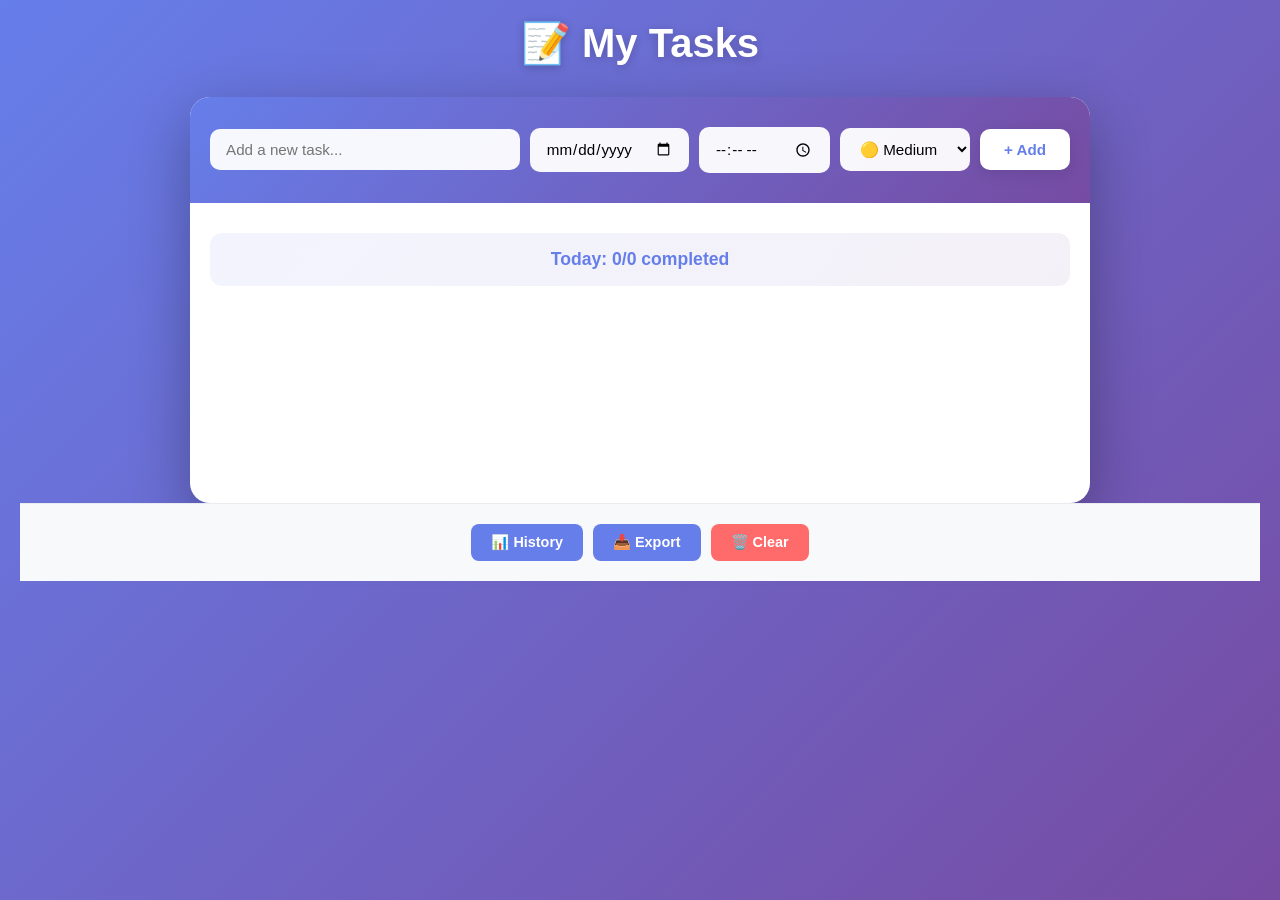
==== index.html @ 2eca2355 "Rename indext.html to index.html" ====
<!DOCTYPE html>
<html lang="en">
<head>
  <meta charset="UTF-8">
  <meta name="viewport" content="width=device-width, initial-scale=1.0">
  <link rel="stylesheet" href="style.css">
  <title>TodoApp</title>
</head>
<body>
  <div class="container">
    <header class="header">
      <h1 class="hd">📝 My Tasks</h1>
      <p id="greeting" class="greeting"></p>
    </header>
  <section class="main-content">
      <div class="input-section">
        <div class="input-area">
          <input id="txt-hlder" type="text" placeholder="Add a new task..." class="input-field">
          <input id="date-hlder" type="date" aria-label="Set task date" class="input-field">
          <input id="time-hlder" type="time" aria-label="Set time to complete" class="input-field">
          <select id="priority-hlder" aria-label="Select priority" class="input-field">
            <option value="High">🔴 High</option>
            <option value="Medium" selected>🟡 Medium</option>
            <option value="Low">🟢 Low</option>
          </select>
          <button id="btn" class="btn-add">+ Add</button>
        </div>
      </div>
  <section class="tasks-section">
      <div id="tracker" class="tracker" aria-live="polite">Today: 0/0 completed</div>
        <ol id="task-list" class="task-list"></ol>
      </div>

      <div class="controls-section">
        <button id="view-history" class="btn-control">📊 History</button>
        <button id="export-csv" class="btn-control">📥 Export</button>
        <button id="clear-history" class="btn-control btn-danger">🗑️ Clear</button>
      </div>
    </section>
    <div id="progress-chart" class="panel" style="display:none;"></div>
    <div id="progress-heatmap" class="panel" style="display:none;"></div>
    <div id="history-panel" class="panel" aria-live="polite" style="display:none;">
      <h3>📅 Progress History</h3>
      <ul id="history-list"></ul>
    </div>
  </div>
  <script src="script.js"></script>
  </body>
</html>
---- style.css ----
*{
  margin: 0;
  padding: 0;
  box-sizing: border-box;
}
body{
  font-family: 'Segoe UI', Tahoma, Geneva, Verdana, sans-serif;
  background: linear-gradient(135deg, #667eea 0%, #764ba2 100%);
  min-height: 100vh;
  padding: 20px;
}

.container{
  max-width: 900px;
  margin: 0 auto;
}

.header{
  text-align: center;
  margin-bottom: 30px;
  color: white;
}

.hd{
  font-size: 2.5rem;
  font-weight: 700;
  margin-bottom: 10px;
  text-shadow: 0 2px 10px rgba(0,0,0,0.2);
}

.greeting{
  font-size: 1.1rem;
  opacity: 0.95;
  font-weight: 300;
  letter-spacing: 0.5px;
}

.main-content{
  background: white;
  border-radius: 20px;
  box-shadow: 0 20px 60px rgba(0,0,0,0.3);
  overflow: hidden;
}

.input-section{
  background: linear-gradient(135deg, #667eea 0%, #764ba2 100%);
  padding: 30px 20px;
}

.input-area{
  display: flex;
  gap: 10px;
  align-items: center;
  justify-content: center;
  flex-wrap: wrap;
  max-width: 1000px;
  margin: 0 auto;
}

.input-field{
  padding: 12px 16px;
  border: none;
  border-radius: 10px;
  font-size: 0.95rem;
  font-family: inherit;
  outline: none;
  transition: all 0.3s ease;
}

.input-field:focus{
  box-shadow: 0 0 0 3px rgba(102, 126, 234, 0.2);
}

#txt-hlder{
  flex: 1.5;
  min-width: 150px;
  background: rgba(255,255,255,0.95);
}

#date-hlder,
#time-hlder{
  background: rgba(255,255,255,0.95);
  min-width: 120px;
}

#priority-hlder{
  background: rgba(255,255,255,0.95);
  min-width: 120px;
  cursor: pointer;
}
.btn-add{
  padding: 12px 24px;
  background: white;
  color: #667eea;
  border: none;
  border-radius: 10px;
  font-weight: 700;
  font-size: 0.95rem;
  cursor: pointer;
  transition: all 0.3s ease;
  box-shadow: 0 4px 15px rgba(0,0,0,0.1);
}

.btn-add:hover{
  transform: translateY(-2px);
  box-shadow: 0 6px 20px rgba(0,0,0,0.15);
}

.tasks-section{
  padding: 30px 20px;
  min-height: 300px;
}

.tracker{
  background: linear-gradient(135deg, #667eea15, #764ba215);
  padding: 16px;
  border-radius: 12px;
  text-align: center;
  font-weight: 600;
  color: #667eea;
  margin-bottom: 20px;
  font-size: 1.1rem;
}

.controls-section{
  display: flex;
  gap: 10px;
  padding: 20px;
  justify-content: center;
  flex-wrap: wrap;
  background: #f8f9fa;
  border-top: 1px solid #e9ecef;
}

.btn-control{
  padding: 10px 20px;
  background: #667eea;
  color: white;
  border: none;
  border-radius: 8px;
  cursor: pointer;
  font-weight: 600;
  font-size: 0.9rem;
  transition: all 0.3s ease;
}

.btn-control:hover{
  background: #5568d3;
  transform: translateY(-2px);
  box-shadow: 0 4px 12px rgba(102,126,234,0.3);
}

.btn-danger{
  background: #ff6b6b !important;
}

.btn-danger:hover{
  background: #ff5252 !important;
}
.task-list{
  list-style: none;
  padding: 0;
}

.task-item{
  display: flex;
  align-items: center;
  justify-content: space-between;
  gap: 12px;
  padding: 16px;
  margin-bottom: 10px;
  background: #f8f9fa;
  border-radius: 12px;
  border-left: 4px solid #667eea;
  transition: all 0.3s ease;
}

.task-item:hover{
  box-shadow: 0 4px 12px rgba(102,126,234,0.15);
  transform: translateX(4px);
}

.task-item input[type="checkbox"]{
  width: 22px;
  height: 22px;
  cursor: pointer;
  accent-color: #667eea;
}
.task-left{
  display: flex;
  align-items: center;
  gap: 12px;
  flex: 1;
}

.task-left span{
  font-size: 1rem;
  color: #333;
}

.task-left span:first-of-type{
  flex: 1;
}
.task-time{
  font-size: 0.9rem;
  color: #667eea;
  font-weight: 600;
  min-width: 70px;
}
.task-date{
  font-size: 0.85rem;
  color: #764ba2;
  padding: 4px 10px;
  border-radius: 6px;
  background: #f0e6ff;
  font-weight: 500;
}
.priority-label{
  padding: 4px 10px;
  border-radius: 20px;
  font-size: 0.75rem;
  font-weight: 700;
  text-transform: uppercase;
  color: white;
}

.priority-High{ background: #ff6b6b; }
.priority-Medium{ background: #ffd93d; color: #333; }
.priority-Low{ background: #51cf66; }

.task-item button{
  padding: 6px 12px;
  background: #ff6b6b;
  color: white;
  border: none;
  border-radius: 6px;
  cursor: pointer;
  font-size: 0.85rem;
  font-weight: 600;
  transition: all 0.2s ease;
}

.task-item button:hover{
  background: #ff5252;
  transform: scale(1.05);
}

.panel{
  background: white;
  margin: 20px auto;
  max-width: 800px;
  border-radius: 15px;
  padding: 25px;
  box-shadow: 0 10px 40px rgba(0,0,0,0.1);
}

.panel h3{
  color: #667eea;
  margin-bottom: 15px;
  font-size: 1.3rem;
}

#history-list{
  list-style: none;
}

.history-date{
  padding: 12px 0;
  border-bottom: 1px solid #e9ecef;
}

.history-date strong{
  color: #667eea;
}

.history-tasks{
  list-style: none;
  padding-left: 20px;
  margin-top: 8px;
}

.history-task{
  font-size: 0.9rem;
  color: #555;
  padding: 6px 0;
}

#progress-chart{
  background: white;
  border-radius: 15px;
  margin: 20px auto !important;
  max-width: 800px !important;
  box-shadow: 0 10px 40px rgba(0,0,0,0.1);
}

.chart-row{
  display: flex;
  align-items: center;
  gap: 15px;
  margin-bottom: 12px;
}

.chart-label{
  width: 100px;
  font-size: 0.9rem;
  color: #667eea;
  font-weight: 600;
}

.chart-bar-wrap{
  flex: 1;
  background: rgba(102, 126, 234, 0.1);
  border-radius: 8px;
  overflow: hidden;
  height: 28px;
}

.chart-bar{
  height: 100%;
  background: linear-gradient(90deg, #667eea, #764ba2);
  color: white;
  display: flex;
  align-items: center;
  padding-left: 12px;
  font-weight: 600;
  font-size: 0.85rem;
}

#progress-heatmap{
  margin: 20px auto !important;
  max-width: 800px !important;
}
.heatmap-grid{
  display: grid;
  grid-template-columns: repeat(7, 1fr);
  gap: 8px;
  margin-top: 15px;
}

.heatmap-cell{
  aspect-ratio: 1;
  border-radius: 8px;
  display: flex;
  align-items: center;
  justify-content: center;
  font-size: 0.75rem;
  font-weight: 600;
  cursor: pointer;
  transition: all 0.2s ease;
}

.heatmap-cell:hover{
  transform: scale(1.1);
}

.heatmap-cell.level-0{ background: #f0f0f0; }
.heatmap-cell.level-1{ background: #c6f6d5; }
.heatmap-cell.level-2{ background: #68d391; }
.heatmap-cell.level-3{ background: #2f855a; color: white; }
.heatmap-cell.level-4{ background: #1b4332; color: white; }
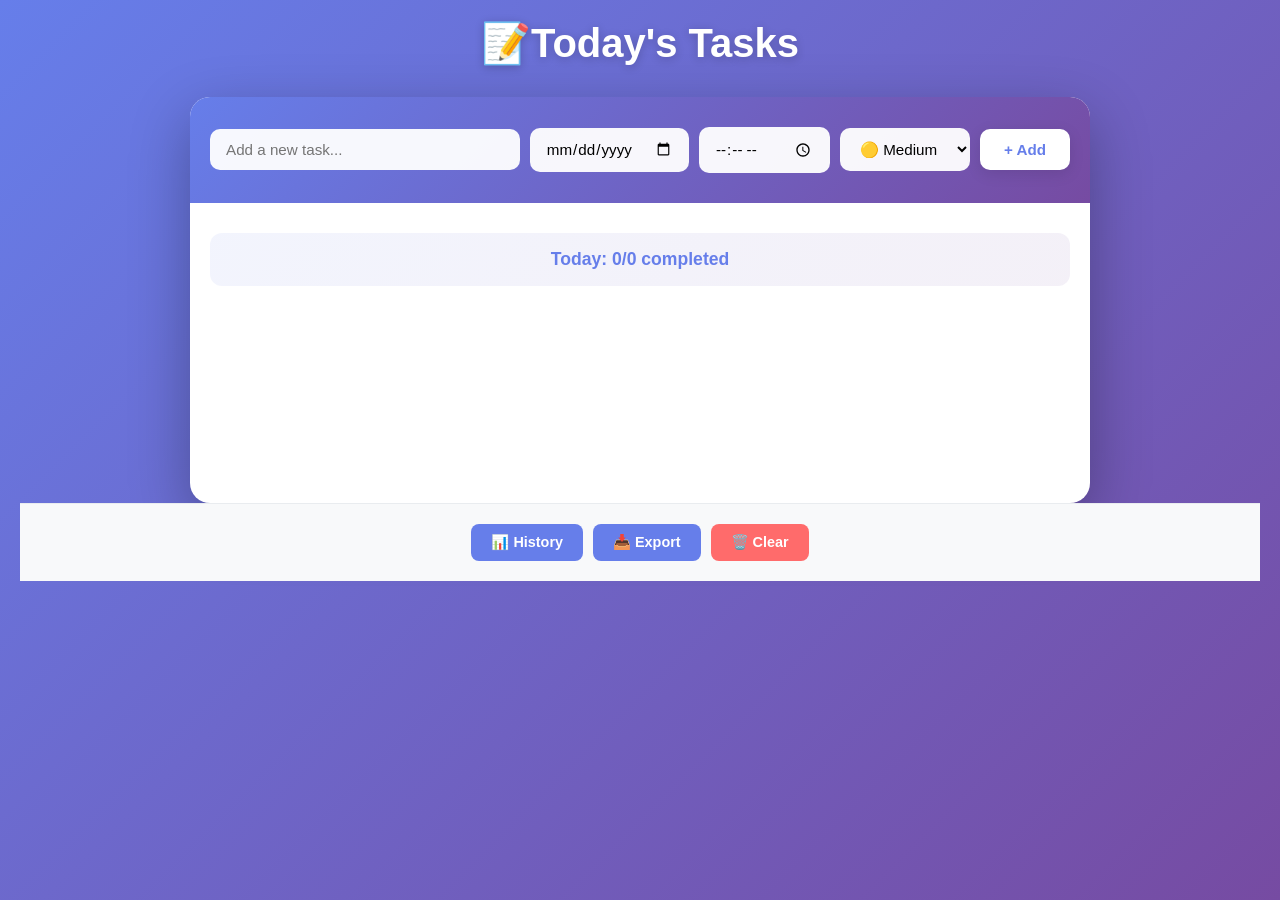
==== commit 06762ff8: "Rename Title Mytask to Todays taskso index.html" ====
--- a/index.html
+++ b/index.html
@@ -9,7 +9,7 @@
 <body>
   <div class="container">
     <header class="header">
-      <h1 class="hd">📝 My Tasks</h1>
+      <h1 class="hd">📝Today's Tasks</h1>
       <p id="greeting" class="greeting"></p>
     </header>
   <section class="main-content">
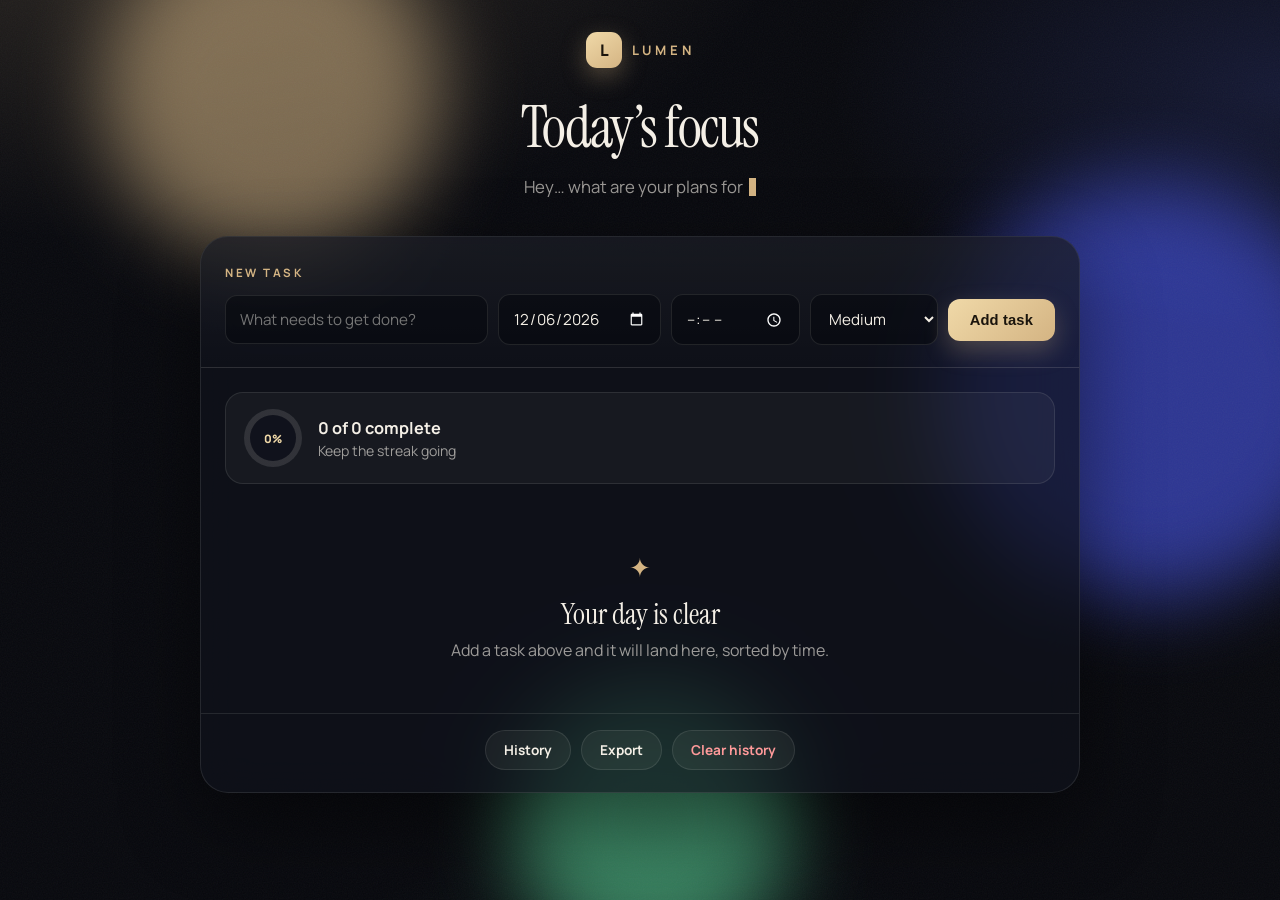
==== commit 29aab568: "updated ui" ====
--- a/index.html
+++ b/index.html
@@ -3,47 +3,78 @@
 <head>
   <meta charset="UTF-8">
   <meta name="viewport" content="width=device-width, initial-scale=1.0">
+  <link rel="preconnect" href="https://fonts.googleapis.com">
+  <link rel="preconnect" href="https://fonts.gstatic.com" crossorigin>
+  <link href="https://fonts.googleapis.com/css2?family=Instrument+Serif:ital@0;1&family=Manrope:wght@400;500;600;700;800&display=swap" rel="stylesheet">
   <link rel="stylesheet" href="style.css">
-  <title>TodoApp</title>
+  <title>Lumen · Tasks</title>
 </head>
 <body>
+  <div class="ambient" aria-hidden="true">
+    <span class="orb orb-a"></span>
+    <span class="orb orb-b"></span>
+    <span class="orb orb-c"></span>
+    <span class="grain"></span>
+  </div>
+
   <div class="container">
     <header class="header">
-      <h1 class="hd">📝Today's Tasks</h1>
-      <p id="greeting" class="greeting"></p>
+      <div class="brand reveal">
+        <span class="brand-mark">L</span>
+        <span class="brand-name">Lumen</span>
+      </div>
+      <h1 class="hd reveal delay-1">Today’s focus</h1>
+      <p id="greeting" class="greeting reveal delay-2"></p>
     </header>
-  <section class="main-content">
+
+    <section class="main-content reveal delay-3">
       <div class="input-section">
+        <p class="input-kicker">New task</p>
         <div class="input-area">
-          <input id="txt-hlder" type="text" placeholder="Add a new task..." class="input-field">
+          <input id="txt-hlder" type="text" placeholder="What needs to get done?" class="input-field">
           <input id="date-hlder" type="date" aria-label="Set task date" class="input-field">
           <input id="time-hlder" type="time" aria-label="Set time to complete" class="input-field">
           <select id="priority-hlder" aria-label="Select priority" class="input-field">
-            <option value="High">🔴 High</option>
-            <option value="Medium" selected>🟡 Medium</option>
-            <option value="Low">🟢 Low</option>
+            <option value="High">High</option>
+            <option value="Medium" selected>Medium</option>
+            <option value="Low">Low</option>
           </select>
-          <button id="btn" class="btn-add">+ Add</button>
+          <button id="btn" class="btn-add">Add task</button>
         </div>
       </div>
-  <section class="tasks-section">
-      <div id="tracker" class="tracker" aria-live="polite">Today: 0/0 completed</div>
+
+      <section class="tasks-section">
+        <div id="tracker" class="tracker" aria-live="polite">
+          <div class="ring" style="--p:0">
+            <span id="tracker-pct">0%</span>
+          </div>
+          <div class="tracker-copy">
+            <strong id="tracker-count">0 of 0 complete</strong>
+            <span>Keep the streak going</span>
+          </div>
+        </div>
         <ol id="task-list" class="task-list"></ol>
-      </div>
+        <div id="empty-state" class="empty-state hidden">
+          <div class="empty-icon">✦</div>
+          <h2>Your day is clear</h2>
+          <p>Add a task above and it will land here, sorted by time.</p>
+        </div>
+      </section>
 
       <div class="controls-section">
-        <button id="view-history" class="btn-control">📊 History</button>
-        <button id="export-csv" class="btn-control">📥 Export</button>
-        <button id="clear-history" class="btn-control btn-danger">🗑️ Clear</button>
+        <button id="view-history" class="btn-control">History</button>
+        <button id="export-csv" class="btn-control">Export</button>
+        <button id="clear-history" class="btn-control btn-danger">Clear history</button>
       </div>
     </section>
-    <div id="progress-chart" class="panel" style="display:none;"></div>
-    <div id="progress-heatmap" class="panel" style="display:none;"></div>
-    <div id="history-panel" class="panel" aria-live="polite" style="display:none;">
-      <h3>📅 Progress History</h3>
+
+    <div id="progress-chart" class="panel" hidden></div>
+    <div id="progress-heatmap" class="panel" hidden></div>
+    <div id="history-panel" class="panel" aria-live="polite" hidden>
+      <h3>Progress history</h3>
       <ul id="history-list"></ul>
     </div>
   </div>
   <script src="script.js"></script>
-  </body>
-</html>+</body>
+</html>
--- a/style.css
+++ b/style.css
@@ -1,361 +1,680 @@
-*{
+:root {
+  --bg: #07080d;
+  --ink: #f4efe6;
+  --muted: rgba(244, 239, 230, 0.62);
+  --gold: #d4b483;
+  --gold-2: #f0d9a8;
+  --glass: rgba(16, 18, 28, 0.72);
+  --line: rgba(244, 239, 230, 0.1);
+  --high: #ff6b6b;
+  --med: #e8c547;
+  --low: #5ee0a0;
+  --shadow: 0 30px 80px rgba(0, 0, 0, 0.45);
+  --ease: cubic-bezier(0.22, 1, 0.36, 1);
+}
+
+* {
   margin: 0;
   padding: 0;
   box-sizing: border-box;
 }
-body{
-  font-family: 'Segoe UI', Tahoma, Geneva, Verdana, sans-serif;
-  background: linear-gradient(135deg, #667eea 0%, #764ba2 100%);
-  min-height: 100vh;
-  padding: 20px;
-}
-
-.container{
-  max-width: 900px;
+
+html, body {
+  min-height: 100%;
+}
+
+body {
+  font-family: "Manrope", sans-serif;
+  background: var(--bg);
+  color: var(--ink);
+  padding: 32px 20px 80px;
+  overflow-x: hidden;
+}
+
+.ambient {
+  position: fixed;
+  inset: 0;
+  z-index: -1;
+  overflow: hidden;
+  background:
+    radial-gradient(1200px 600px at 10% -10%, rgba(212, 180, 131, 0.18), transparent 55%),
+    radial-gradient(900px 500px at 100% 10%, rgba(90, 110, 255, 0.16), transparent 50%),
+    radial-gradient(800px 500px at 50% 120%, rgba(94, 224, 160, 0.08), transparent 50%),
+    var(--bg);
+}
+
+.orb {
+  position: absolute;
+  border-radius: 50%;
+  filter: blur(40px);
+  opacity: 0.55;
+  animation: drift 18s var(--ease) infinite alternate;
+}
+
+.orb-a {
+  width: 340px;
+  height: 340px;
+  background: #d4b483;
+  top: -80px;
+  left: 8%;
+}
+
+.orb-b {
+  width: 420px;
+  height: 420px;
+  background: #4c5cff;
+  right: -80px;
+  top: 20%;
+  animation-duration: 22s;
+  animation-delay: -4s;
+}
+
+.orb-c {
+  width: 280px;
+  height: 280px;
+  background: #5ee0a0;
+  bottom: -60px;
+  left: 40%;
+  animation-duration: 16s;
+  animation-delay: -8s;
+}
+
+.grain {
+  position: absolute;
+  inset: 0;
+  opacity: 0.09;
+  pointer-events: none;
+  background-image: url("data:image/svg+xml,%3Csvg xmlns='http://www.w3.org/2000/svg' width='160' height='160'%3E%3Cfilter id='n'%3E%3CfeTurbulence type='fractalNoise' baseFrequency='.8' numOctaves='4' stitchTiles='stitch'/%3E%3C/filter%3E%3Crect width='100%25' height='100%25' filter='url(%23n)' opacity='.55'/%3E%3C/svg%3E");
+}
+
+@keyframes drift {
+  from { transform: translate3d(0, 0, 0) scale(1); }
+  to { transform: translate3d(40px, 30px, 0) scale(1.12); }
+}
+
+.container {
+  max-width: 880px;
   margin: 0 auto;
 }
 
-.header{
+.header {
   text-align: center;
-  margin-bottom: 30px;
-  color: white;
-}
-
-.hd{
-  font-size: 2.5rem;
+  margin-bottom: 36px;
+}
+
+.brand {
+  display: inline-flex;
+  align-items: center;
+  gap: 10px;
+  margin-bottom: 22px;
+}
+
+.brand-mark {
+  width: 36px;
+  height: 36px;
+  border-radius: 11px;
+  display: grid;
+  place-items: center;
+  background: linear-gradient(145deg, var(--gold-2), var(--gold));
+  color: #1a140c;
+  font-weight: 800;
+  letter-spacing: -0.04em;
+  box-shadow: 0 8px 24px rgba(212, 180, 131, 0.35);
+}
+
+.brand-name {
+  font-size: 0.82rem;
+  letter-spacing: 0.28em;
+  text-transform: uppercase;
+  color: var(--gold);
   font-weight: 700;
+}
+
+.hd {
+  font-family: "Instrument Serif", serif;
+  font-size: clamp(2.4rem, 6vw, 3.6rem);
+  font-weight: 400;
+  letter-spacing: -0.03em;
   margin-bottom: 10px;
-  text-shadow: 0 2px 10px rgba(0,0,0,0.2);
-}
-
-.greeting{
-  font-size: 1.1rem;
-  opacity: 0.95;
-  font-weight: 300;
-  letter-spacing: 0.5px;
-}
-
-.main-content{
-  background: white;
-  border-radius: 20px;
-  box-shadow: 0 20px 60px rgba(0,0,0,0.3);
+}
+
+.greeting {
+  font-size: 1.05rem;
+  color: var(--muted);
+  min-height: 1.5em;
+  font-weight: 400;
+}
+
+.greeting::after {
+  content: "";
+  display: inline-block;
+  width: 7px;
+  height: 1.05em;
+  margin-left: 3px;
+  background: var(--gold);
+  vertical-align: -3px;
+  animation: blink 0.9s steps(1) infinite;
+}
+
+@keyframes blink {
+  50% { opacity: 0; }
+}
+
+.reveal {
+  animation: rise 0.9s var(--ease) both;
+}
+
+.delay-1 { animation-delay: 0.08s; }
+.delay-2 { animation-delay: 0.16s; }
+.delay-3 { animation-delay: 0.24s; }
+
+@keyframes rise {
+  from { opacity: 0; transform: translateY(18px); }
+  to { opacity: 1; transform: translateY(0); }
+}
+
+.main-content {
+  background: var(--glass);
+  border: 1px solid var(--line);
+  border-radius: 28px;
+  box-shadow: var(--shadow);
+  backdrop-filter: blur(22px);
   overflow: hidden;
 }
 
-.input-section{
-  background: linear-gradient(135deg, #667eea 0%, #764ba2 100%);
-  padding: 30px 20px;
-}
-
-.input-area{
+.input-section {
+  padding: 28px 24px 22px;
+  border-bottom: 1px solid var(--line);
+  background: linear-gradient(180deg, rgba(244, 239, 230, 0.04), transparent);
+}
+
+.input-kicker {
+  font-size: 0.72rem;
+  letter-spacing: 0.22em;
+  text-transform: uppercase;
+  color: var(--gold);
+  font-weight: 700;
+  margin-bottom: 14px;
+}
+
+.input-area {
   display: flex;
   gap: 10px;
   align-items: center;
-  justify-content: center;
   flex-wrap: wrap;
-  max-width: 1000px;
-  margin: 0 auto;
-}
-
-.input-field{
-  padding: 12px 16px;
-  border: none;
-  border-radius: 10px;
+}
+
+.input-field {
+  padding: 13px 14px;
+  border: 1px solid var(--line);
+  border-radius: 12px;
   font-size: 0.95rem;
   font-family: inherit;
   outline: none;
-  transition: all 0.3s ease;
-}
-
-.input-field:focus{
-  box-shadow: 0 0 0 3px rgba(102, 126, 234, 0.2);
-}
-
-#txt-hlder{
-  flex: 1.5;
-  min-width: 150px;
-  background: rgba(255,255,255,0.95);
+  color: var(--ink);
+  background: rgba(7, 8, 13, 0.55);
+  transition: border-color 0.25s var(--ease), box-shadow 0.25s var(--ease), transform 0.25s var(--ease);
+  color-scheme: dark;
+}
+
+.input-field:focus {
+  border-color: rgba(212, 180, 131, 0.7);
+  box-shadow: 0 0 0 4px rgba(212, 180, 131, 0.14);
+}
+
+#txt-hlder {
+  flex: 1.6;
+  min-width: 180px;
 }
 
 #date-hlder,
-#time-hlder{
-  background: rgba(255,255,255,0.95);
-  min-width: 120px;
-}
-
-#priority-hlder{
-  background: rgba(255,255,255,0.95);
-  min-width: 120px;
+#time-hlder,
+#priority-hlder {
+  min-width: 128px;
+}
+
+.btn-add {
+  padding: 13px 22px;
+  border: none;
+  border-radius: 12px;
+  background: linear-gradient(135deg, var(--gold-2), var(--gold));
+  color: #1a140c;
+  font-weight: 800;
+  font-size: 0.92rem;
   cursor: pointer;
-}
-.btn-add{
-  padding: 12px 24px;
-  background: white;
-  color: #667eea;
-  border: none;
+  letter-spacing: 0.01em;
+  transition: transform 0.25s var(--ease), box-shadow 0.25s var(--ease);
+  box-shadow: 0 10px 24px rgba(212, 180, 131, 0.28);
+}
+
+.btn-add:hover {
+  transform: translateY(-2px);
+  box-shadow: 0 16px 30px rgba(212, 180, 131, 0.38);
+}
+
+.btn-add:active {
+  transform: translateY(0) scale(0.98);
+}
+
+.tasks-section {
+  padding: 24px;
+  min-height: 280px;
+}
+
+.tracker {
+  display: flex;
+  align-items: center;
+  gap: 16px;
+  padding: 16px 18px;
+  border-radius: 18px;
+  margin-bottom: 18px;
+  background: rgba(244, 239, 230, 0.04);
+  border: 1px solid var(--line);
+}
+
+.ring {
+  --p: 0;
+  width: 58px;
+  height: 58px;
+  border-radius: 50%;
+  display: grid;
+  place-items: center;
+  background: conic-gradient(var(--gold) calc(var(--p) * 1%), rgba(244, 239, 230, 0.12) 0);
+  position: relative;
+  flex-shrink: 0;
+}
+
+.ring::before {
+  content: "";
+  position: absolute;
+  inset: 6px;
+  border-radius: 50%;
+  background: #10121c;
+}
+
+.ring span {
+  position: relative;
+  z-index: 1;
+  font-size: 0.72rem;
+  font-weight: 800;
+  color: var(--gold-2);
+}
+
+.tracker-copy {
+  display: flex;
+  flex-direction: column;
+  gap: 2px;
+}
+
+.tracker-copy strong {
+  font-size: 1.02rem;
+}
+
+.tracker-copy span {
+  color: var(--muted);
+  font-size: 0.88rem;
+}
+
+.task-list {
+  list-style: none;
+}
+
+.task-item {
+  display: flex;
+  align-items: center;
+  justify-content: space-between;
+  gap: 12px;
+  padding: 16px 16px 16px 14px;
+  margin-bottom: 10px;
+  background: rgba(244, 239, 230, 0.035);
+  border: 1px solid var(--line);
+  border-radius: 16px;
+  border-left: 3px solid var(--gold);
+  animation: slideIn 0.45s var(--ease) both;
+  transition: transform 0.3s var(--ease), border-color 0.3s, background 0.3s, opacity 0.3s;
+}
+
+.task-item:hover {
+  transform: translateY(-2px);
+  background: rgba(244, 239, 230, 0.06);
+  box-shadow: 0 12px 30px rgba(0, 0, 0, 0.22);
+}
+
+.task-item.done {
+  opacity: 0.55;
+  border-left-color: var(--low);
+}
+
+.task-item.removing {
+  animation: slideOut 0.32s var(--ease) forwards;
+}
+
+@keyframes slideIn {
+  from { opacity: 0; transform: translateY(12px) scale(0.98); }
+  to { opacity: 1; transform: translateY(0) scale(1); }
+}
+
+@keyframes slideOut {
+  to { opacity: 0; transform: translateX(24px) scale(0.96); height: 0; padding: 0; margin: 0; }
+}
+
+.task-item input[type="checkbox"] {
+  appearance: none;
+  width: 22px;
+  height: 22px;
+  border-radius: 7px;
+  border: 1.5px solid rgba(212, 180, 131, 0.55);
+  cursor: pointer;
+  background: transparent;
+  display: grid;
+  place-items: center;
+  flex-shrink: 0;
+  transition: background 0.2s, border-color 0.2s, transform 0.2s;
+}
+
+.task-item input[type="checkbox"]::after {
+  content: "";
+  width: 6px;
+  height: 10px;
+  border-right: 2px solid #1a140c;
+  border-bottom: 2px solid #1a140c;
+  transform: rotate(45deg) scale(0);
+  margin-top: -2px;
+  transition: transform 0.2s var(--ease);
+}
+
+.task-item input[type="checkbox"]:checked {
+  background: var(--gold);
+  border-color: var(--gold);
+}
+
+.task-item input[type="checkbox"]:checked::after {
+  transform: rotate(45deg) scale(1);
+}
+
+.task-item input[type="checkbox"]:active {
+  transform: scale(0.9);
+}
+
+.task-left {
+  display: flex;
+  align-items: center;
+  gap: 12px;
+  flex: 1;
+  min-width: 0;
+}
+
+.task-left .task-text {
+  font-size: 0.98rem;
+  color: var(--ink);
+  font-weight: 500;
+}
+
+.task-item.done .task-text {
+  text-decoration: line-through;
+  color: var(--muted);
+}
+
+.task-time {
+  font-size: 0.86rem;
+  color: var(--gold-2);
+  font-weight: 700;
+  min-width: 58px;
+  font-variant-numeric: tabular-nums;
+}
+
+.task-date {
+  font-size: 0.78rem;
+  color: var(--muted);
+  padding: 4px 9px;
+  border-radius: 999px;
+  background: rgba(244, 239, 230, 0.06);
+  border: 1px solid var(--line);
+  font-weight: 600;
+}
+
+.priority-label {
+  padding: 4px 10px;
+  border-radius: 999px;
+  font-size: 0.68rem;
+  font-weight: 800;
+  letter-spacing: 0.08em;
+  text-transform: uppercase;
+}
+
+.priority-High {
+  background: rgba(255, 107, 107, 0.16);
+  color: #ff9a9a;
+  border: 1px solid rgba(255, 107, 107, 0.28);
+}
+
+.priority-Medium {
+  background: rgba(232, 197, 71, 0.14);
+  color: #f3d56b;
+  border: 1px solid rgba(232, 197, 71, 0.28);
+}
+
+.priority-Low {
+  background: rgba(94, 224, 160, 0.12);
+  color: #7eebba;
+  border: 1px solid rgba(94, 224, 160, 0.28);
+}
+
+.task-item button {
+  padding: 7px 12px;
+  background: transparent;
+  color: rgba(255, 154, 154, 0.9);
+  border: 1px solid rgba(255, 107, 107, 0.28);
   border-radius: 10px;
+  cursor: pointer;
+  font-size: 0.78rem;
   font-weight: 700;
-  font-size: 0.95rem;
-  cursor: pointer;
-  transition: all 0.3s ease;
-  box-shadow: 0 4px 15px rgba(0,0,0,0.1);
-}
-
-.btn-add:hover{
-  transform: translateY(-2px);
-  box-shadow: 0 6px 20px rgba(0,0,0,0.15);
-}
-
-.tasks-section{
-  padding: 30px 20px;
-  min-height: 300px;
-}
-
-.tracker{
-  background: linear-gradient(135deg, #667eea15, #764ba215);
-  padding: 16px;
-  border-radius: 12px;
+  font-family: inherit;
+  transition: background 0.2s, transform 0.2s;
+}
+
+.task-item button:hover {
+  background: rgba(255, 107, 107, 0.12);
+  transform: scale(1.04);
+}
+
+.empty-state {
   text-align: center;
-  font-weight: 600;
-  color: #667eea;
-  margin-bottom: 20px;
-  font-size: 1.1rem;
-}
-
-.controls-section{
+  padding: 48px 16px 28px;
+  color: var(--muted);
+  animation: rise 0.6s var(--ease);
+}
+
+.empty-state.hidden {
+  display: none;
+}
+
+.empty-icon {
+  font-size: 1.6rem;
+  color: var(--gold);
+  margin-bottom: 10px;
+  animation: pulse 2.4s ease-in-out infinite;
+}
+
+.empty-state h2 {
+  font-family: "Instrument Serif", serif;
+  font-size: 1.8rem;
+  color: var(--ink);
+  font-weight: 400;
+  margin-bottom: 6px;
+}
+
+@keyframes pulse {
+  0%, 100% { transform: scale(1); opacity: 0.7; }
+  50% { transform: scale(1.12); opacity: 1; }
+}
+
+.controls-section {
   display: flex;
   gap: 10px;
-  padding: 20px;
+  padding: 16px 20px 22px;
   justify-content: center;
   flex-wrap: wrap;
-  background: #f8f9fa;
-  border-top: 1px solid #e9ecef;
-}
-
-.btn-control{
-  padding: 10px 20px;
-  background: #667eea;
-  color: white;
-  border: none;
-  border-radius: 8px;
+  border-top: 1px solid var(--line);
+}
+
+.btn-control {
+  padding: 10px 18px;
+  background: rgba(244, 239, 230, 0.05);
+  color: var(--ink);
+  border: 1px solid var(--line);
+  border-radius: 999px;
   cursor: pointer;
-  font-weight: 600;
+  font-weight: 700;
+  font-size: 0.85rem;
+  font-family: inherit;
+  transition: transform 0.25s var(--ease), background 0.25s, border-color 0.25s;
+}
+
+.btn-control:hover {
+  transform: translateY(-2px);
+  background: rgba(212, 180, 131, 0.12);
+  border-color: rgba(212, 180, 131, 0.4);
+}
+
+.btn-danger {
+  color: #ff9a9a;
+}
+
+.btn-danger:hover {
+  background: rgba(255, 107, 107, 0.12);
+  border-color: rgba(255, 107, 107, 0.35);
+}
+
+.panel {
+  background: var(--glass);
+  margin: 18px auto 0;
+  border-radius: 22px;
+  padding: 24px;
+  border: 1px solid var(--line);
+  box-shadow: var(--shadow);
+  backdrop-filter: blur(22px);
+  animation: rise 0.5s var(--ease);
+}
+
+.panel[hidden] {
+  display: none !important;
+}
+
+.panel h3,
+#progress-heatmap strong {
+  font-family: "Instrument Serif", serif;
+  color: var(--gold-2);
+  margin-bottom: 14px;
+  font-size: 1.5rem;
+  font-weight: 400;
+  display: block;
+}
+
+#history-list {
+  list-style: none;
+}
+
+.history-date {
+  padding: 14px 0;
+  border-bottom: 1px solid var(--line);
+}
+
+.history-date strong {
+  color: var(--gold);
+}
+
+.history-tasks {
+  list-style: none;
+  padding-left: 8px;
+  margin-top: 8px;
+}
+
+.history-task {
   font-size: 0.9rem;
-  transition: all 0.3s ease;
-}
-
-.btn-control:hover{
-  background: #5568d3;
-  transform: translateY(-2px);
-  box-shadow: 0 4px 12px rgba(102,126,234,0.3);
-}
-
-.btn-danger{
-  background: #ff6b6b !important;
-}
-
-.btn-danger:hover{
-  background: #ff5252 !important;
-}
-.task-list{
-  list-style: none;
-  padding: 0;
-}
-
-.task-item{
-  display: flex;
-  align-items: center;
-  justify-content: space-between;
-  gap: 12px;
-  padding: 16px;
-  margin-bottom: 10px;
-  background: #f8f9fa;
-  border-radius: 12px;
-  border-left: 4px solid #667eea;
-  transition: all 0.3s ease;
-}
-
-.task-item:hover{
-  box-shadow: 0 4px 12px rgba(102,126,234,0.15);
-  transform: translateX(4px);
-}
-
-.task-item input[type="checkbox"]{
-  width: 22px;
-  height: 22px;
-  cursor: pointer;
-  accent-color: #667eea;
-}
-.task-left{
-  display: flex;
-  align-items: center;
-  gap: 12px;
-  flex: 1;
-}
-
-.task-left span{
-  font-size: 1rem;
-  color: #333;
-}
-
-.task-left span:first-of-type{
-  flex: 1;
-}
-.task-time{
-  font-size: 0.9rem;
-  color: #667eea;
-  font-weight: 600;
-  min-width: 70px;
-}
-.task-date{
-  font-size: 0.85rem;
-  color: #764ba2;
-  padding: 4px 10px;
-  border-radius: 6px;
-  background: #f0e6ff;
-  font-weight: 500;
-}
-.priority-label{
-  padding: 4px 10px;
-  border-radius: 20px;
-  font-size: 0.75rem;
-  font-weight: 700;
-  text-transform: uppercase;
-  color: white;
-}
-
-.priority-High{ background: #ff6b6b; }
-.priority-Medium{ background: #ffd93d; color: #333; }
-.priority-Low{ background: #51cf66; }
-
-.task-item button{
-  padding: 6px 12px;
-  background: #ff6b6b;
-  color: white;
-  border: none;
-  border-radius: 6px;
-  cursor: pointer;
-  font-size: 0.85rem;
-  font-weight: 600;
-  transition: all 0.2s ease;
-}
-
-.task-item button:hover{
-  background: #ff5252;
-  transform: scale(1.05);
-}
-
-.panel{
-  background: white;
-  margin: 20px auto;
-  max-width: 800px;
-  border-radius: 15px;
-  padding: 25px;
-  box-shadow: 0 10px 40px rgba(0,0,0,0.1);
-}
-
-.panel h3{
-  color: #667eea;
-  margin-bottom: 15px;
-  font-size: 1.3rem;
-}
-
-#history-list{
-  list-style: none;
-}
-
-.history-date{
-  padding: 12px 0;
-  border-bottom: 1px solid #e9ecef;
-}
-
-.history-date strong{
-  color: #667eea;
-}
-
-.history-tasks{
-  list-style: none;
-  padding-left: 20px;
-  margin-top: 8px;
-}
-
-.history-task{
-  font-size: 0.9rem;
-  color: #555;
+  color: var(--muted);
   padding: 6px 0;
 }
 
-#progress-chart{
-  background: white;
-  border-radius: 15px;
-  margin: 20px auto !important;
-  max-width: 800px !important;
-  box-shadow: 0 10px 40px rgba(0,0,0,0.1);
-}
-
-.chart-row{
+.chart-row {
   display: flex;
   align-items: center;
   gap: 15px;
   margin-bottom: 12px;
 }
 
-.chart-label{
+.chart-label {
   width: 100px;
-  font-size: 0.9rem;
-  color: #667eea;
+  font-size: 0.85rem;
+  color: var(--muted);
   font-weight: 600;
 }
 
-.chart-bar-wrap{
+.chart-bar-wrap {
   flex: 1;
-  background: rgba(102, 126, 234, 0.1);
-  border-radius: 8px;
+  background: rgba(244, 239, 230, 0.08);
+  border-radius: 999px;
   overflow: hidden;
-  height: 28px;
-}
-
-.chart-bar{
+  height: 26px;
+}
+
+.chart-bar {
   height: 100%;
-  background: linear-gradient(90deg, #667eea, #764ba2);
-  color: white;
+  width: 0;
+  background: linear-gradient(90deg, var(--gold), #8f7a52);
+  color: #1a140c;
   display: flex;
   align-items: center;
   padding-left: 12px;
-  font-weight: 600;
-  font-size: 0.85rem;
-}
-
-#progress-heatmap{
-  margin: 20px auto !important;
-  max-width: 800px !important;
-}
-.heatmap-grid{
+  font-weight: 800;
+  font-size: 0.78rem;
+  animation: growBar 0.8s var(--ease) forwards;
+}
+
+@keyframes growBar {
+  from { width: 0; }
+}
+
+.heatmap-grid {
   display: grid;
   grid-template-columns: repeat(7, 1fr);
   gap: 8px;
   margin-top: 15px;
 }
 
-.heatmap-cell{
+.heatmap-cell {
   aspect-ratio: 1;
-  border-radius: 8px;
+  border-radius: 12px;
   display: flex;
   align-items: center;
   justify-content: center;
-  font-size: 0.75rem;
-  font-weight: 600;
+  font-size: 0.7rem;
+  font-weight: 700;
   cursor: pointer;
-  transition: all 0.2s ease;
-}
-
-.heatmap-cell:hover{
-  transform: scale(1.1);
-}
-
-.heatmap-cell.level-0{ background: #f0f0f0; }
-.heatmap-cell.level-1{ background: #c6f6d5; }
-.heatmap-cell.level-2{ background: #68d391; }
-.heatmap-cell.level-3{ background: #2f855a; color: white; }
-.heatmap-cell.level-4{ background: #1b4332; color: white; }
-
+  transition: transform 0.25s var(--ease);
+  text-align: center;
+  padding: 6px;
+}
+
+.heatmap-cell:hover {
+  transform: scale(1.08);
+}
+
+.heatmap-cell.level-0 { background: rgba(244, 239, 230, 0.08); color: var(--muted); }
+.heatmap-cell.level-1 { background: #3d4a3a; color: #cde8d4; }
+.heatmap-cell.level-2 { background: #4f7a58; color: #e8ffe9; }
+.heatmap-cell.level-3 { background: #c9a36a; color: #1a140c; }
+.heatmap-cell.level-4 { background: var(--gold-2); color: #1a140c; }
+
+@media (max-width: 720px) {
+  .task-item {
+    flex-wrap: wrap;
+  }
+}
+
+@media (prefers-reduced-motion: reduce) {
+  *, *::before, *::after {
+    animation: none !important;
+    transition: none !important;
+  }
+}
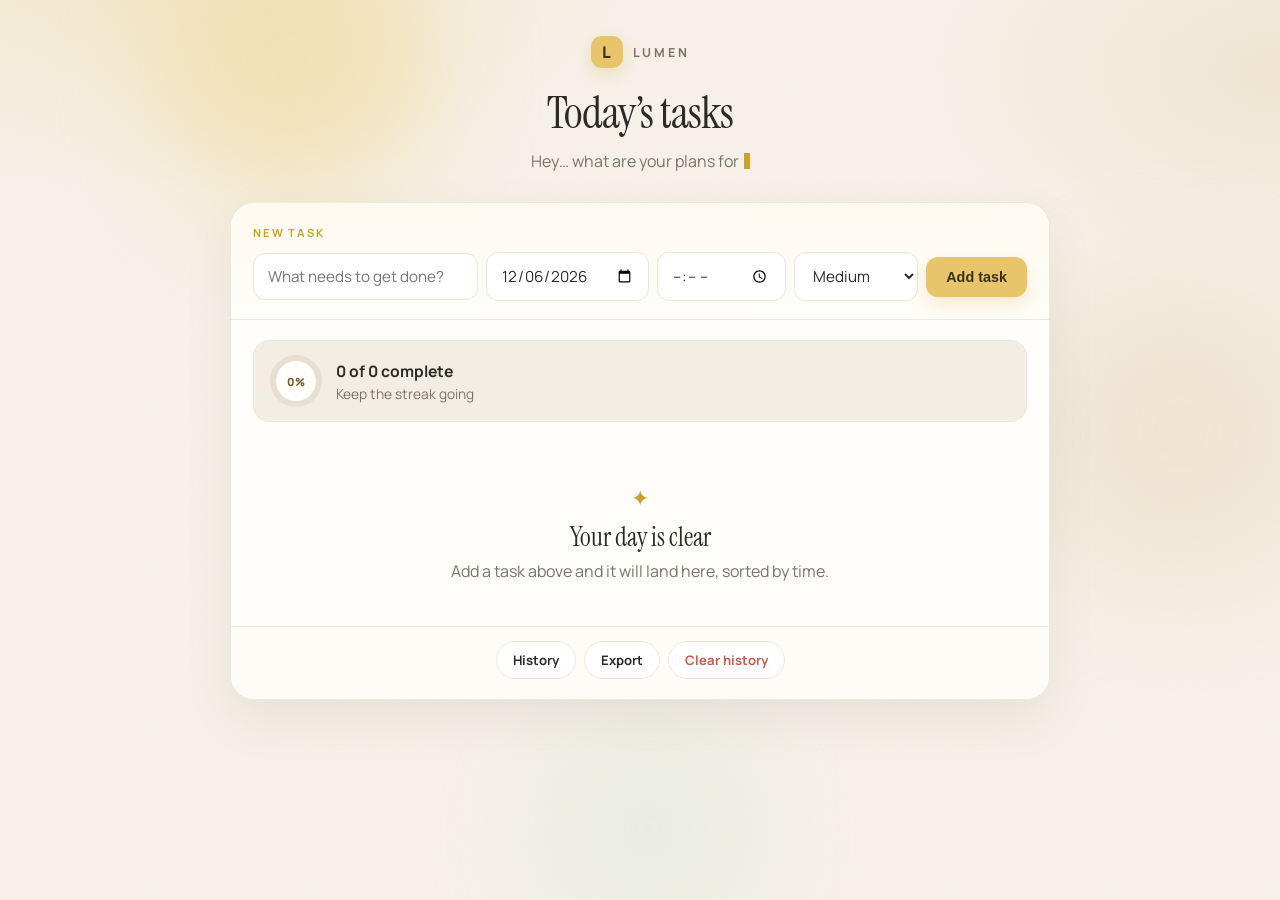
==== commit 45ddaf4d: "updated ui" ====
--- a/index.html
+++ b/index.html
@@ -23,7 +23,7 @@
         <span class="brand-mark">L</span>
         <span class="brand-name">Lumen</span>
       </div>
-      <h1 class="hd reveal delay-1">Today’s focus</h1>
+      <h1 class="hd reveal delay-1">Today’s tasks</h1>
       <p id="greeting" class="greeting reveal delay-2"></p>
     </header>
 
--- a/style.css
+++ b/style.css
@@ -1,15 +1,16 @@
 :root {
-  --bg: #07080d;
-  --ink: #f4efe6;
-  --muted: rgba(244, 239, 230, 0.62);
-  --gold: #d4b483;
-  --gold-2: #f0d9a8;
-  --glass: rgba(16, 18, 28, 0.72);
-  --line: rgba(244, 239, 230, 0.1);
-  --high: #ff6b6b;
-  --med: #e8c547;
-  --low: #5ee0a0;
-  --shadow: 0 30px 80px rgba(0, 0, 0, 0.45);
+  --bg: #f6f1e8;
+  --paper: #fffdf9;
+  --ink: #2c2a26;
+  --muted: #7a7468;
+  --butter: #e8c56b;
+  --butter-deep: #c9a227;
+  --line: #ece6da;
+  --soft: #f3eee4;
+  --high: #c45c4a;
+  --med: #c9a227;
+  --low: #5a9e73;
+  --shadow: 0 20px 50px rgba(80, 64, 40, 0.08);
   --ease: cubic-bezier(0.22, 1, 0.36, 1);
 }
 
@@ -27,7 +28,7 @@
   font-family: "Manrope", sans-serif;
   background: var(--bg);
   color: var(--ink);
-  padding: 32px 20px 80px;
+  padding: 36px 20px 72px;
   overflow-x: hidden;
 }
 
@@ -37,122 +38,118 @@
   z-index: -1;
   overflow: hidden;
   background:
-    radial-gradient(1200px 600px at 10% -10%, rgba(212, 180, 131, 0.18), transparent 55%),
-    radial-gradient(900px 500px at 100% 10%, rgba(90, 110, 255, 0.16), transparent 50%),
-    radial-gradient(800px 500px at 50% 120%, rgba(94, 224, 160, 0.08), transparent 50%),
+    radial-gradient(900px 480px at 12% -8%, rgba(232, 197, 107, 0.28), transparent 55%),
+    radial-gradient(700px 420px at 100% 8%, rgba(232, 214, 180, 0.45), transparent 50%),
     var(--bg);
 }
 
 .orb {
   position: absolute;
   border-radius: 50%;
-  filter: blur(40px);
-  opacity: 0.55;
-  animation: drift 18s var(--ease) infinite alternate;
+  filter: blur(56px);
+  opacity: 0.45;
+  animation: drift 22s var(--ease) infinite alternate;
 }
 
 .orb-a {
-  width: 340px;
-  height: 340px;
-  background: #d4b483;
-  top: -80px;
-  left: 8%;
-}
-
-.orb-b {
-  width: 420px;
-  height: 420px;
-  background: #4c5cff;
-  right: -80px;
-  top: 20%;
-  animation-duration: 22s;
-  animation-delay: -4s;
-}
-
-.orb-c {
   width: 280px;
   height: 280px;
-  background: #5ee0a0;
-  bottom: -60px;
-  left: 40%;
-  animation-duration: 16s;
-  animation-delay: -8s;
+  background: #f0d48a;
+  top: -70px;
+  left: 12%;
+}
+
+.orb-b {
+  width: 320px;
+  height: 320px;
+  background: #ead7b8;
+  right: -60px;
+  top: 30%;
+  animation-duration: 26s;
+}
+
+.orb-c {
+  width: 220px;
+  height: 220px;
+  background: #dce8d8;
+  bottom: -40px;
+  left: 42%;
+  animation-duration: 20s;
 }
 
 .grain {
   position: absolute;
   inset: 0;
-  opacity: 0.09;
+  opacity: 0.04;
   pointer-events: none;
   background-image: url("data:image/svg+xml,%3Csvg xmlns='http://www.w3.org/2000/svg' width='160' height='160'%3E%3Cfilter id='n'%3E%3CfeTurbulence type='fractalNoise' baseFrequency='.8' numOctaves='4' stitchTiles='stitch'/%3E%3C/filter%3E%3Crect width='100%25' height='100%25' filter='url(%23n)' opacity='.55'/%3E%3C/svg%3E");
 }
 
 @keyframes drift {
-  from { transform: translate3d(0, 0, 0) scale(1); }
-  to { transform: translate3d(40px, 30px, 0) scale(1.12); }
+  from { transform: translate3d(0, 0, 0); }
+  to { transform: translate3d(18px, 14px, 0); }
 }
 
 .container {
-  max-width: 880px;
+  max-width: 820px;
   margin: 0 auto;
 }
 
 .header {
   text-align: center;
-  margin-bottom: 36px;
+  margin-bottom: 28px;
 }
 
 .brand {
   display: inline-flex;
   align-items: center;
   gap: 10px;
-  margin-bottom: 22px;
+  margin-bottom: 16px;
 }
 
 .brand-mark {
-  width: 36px;
-  height: 36px;
-  border-radius: 11px;
+  width: 32px;
+  height: 32px;
+  border-radius: 10px;
   display: grid;
   place-items: center;
-  background: linear-gradient(145deg, var(--gold-2), var(--gold));
-  color: #1a140c;
+  background: var(--butter);
+  color: #3a320f;
   font-weight: 800;
-  letter-spacing: -0.04em;
-  box-shadow: 0 8px 24px rgba(212, 180, 131, 0.35);
+  box-shadow: 0 6px 16px rgba(201, 162, 39, 0.22);
 }
 
 .brand-name {
-  font-size: 0.82rem;
-  letter-spacing: 0.28em;
+  font-size: 0.78rem;
+  letter-spacing: 0.22em;
   text-transform: uppercase;
-  color: var(--gold);
+  color: var(--muted);
   font-weight: 700;
 }
 
 .hd {
   font-family: "Instrument Serif", serif;
-  font-size: clamp(2.4rem, 6vw, 3.6rem);
+  font-size: clamp(2rem, 5vw, 2.8rem);
   font-weight: 400;
-  letter-spacing: -0.03em;
-  margin-bottom: 10px;
+  letter-spacing: -0.02em;
+  margin-bottom: 8px;
+  color: var(--ink);
 }
 
 .greeting {
-  font-size: 1.05rem;
+  font-size: 1rem;
   color: var(--muted);
   min-height: 1.5em;
-  font-weight: 400;
 }
 
 .greeting::after {
   content: "";
   display: inline-block;
-  width: 7px;
-  height: 1.05em;
-  margin-left: 3px;
-  background: var(--gold);
-  vertical-align: -3px;
+  width: 6px;
+  height: 1em;
+  margin-left: 2px;
+  background: var(--butter-deep);
+  vertical-align: -2px;
   animation: blink 0.9s steps(1) infinite;
 }
 
@@ -161,65 +158,64 @@
 }
 
 .reveal {
-  animation: rise 0.9s var(--ease) both;
-}
-
-.delay-1 { animation-delay: 0.08s; }
-.delay-2 { animation-delay: 0.16s; }
-.delay-3 { animation-delay: 0.24s; }
+  animation: rise 0.8s var(--ease) both;
+}
+
+.delay-1 { animation-delay: 0.06s; }
+.delay-2 { animation-delay: 0.12s; }
+.delay-3 { animation-delay: 0.18s; }
 
 @keyframes rise {
-  from { opacity: 0; transform: translateY(18px); }
+  from { opacity: 0; transform: translateY(12px); }
   to { opacity: 1; transform: translateY(0); }
 }
 
 .main-content {
-  background: var(--glass);
-  border: 1px solid var(--line);
-  border-radius: 28px;
+  background: var(--paper);
+  border: 1px solid rgba(236, 230, 218, 0.9);
+  border-radius: 24px;
   box-shadow: var(--shadow);
-  backdrop-filter: blur(22px);
   overflow: hidden;
 }
 
 .input-section {
-  padding: 28px 24px 22px;
+  padding: 22px 22px 18px;
   border-bottom: 1px solid var(--line);
-  background: linear-gradient(180deg, rgba(244, 239, 230, 0.04), transparent);
+  background: linear-gradient(180deg, #fffaf0, var(--paper));
 }
 
 .input-kicker {
-  font-size: 0.72rem;
-  letter-spacing: 0.22em;
+  font-size: 0.7rem;
+  letter-spacing: 0.16em;
   text-transform: uppercase;
-  color: var(--gold);
+  color: var(--butter-deep);
   font-weight: 700;
-  margin-bottom: 14px;
+  margin-bottom: 12px;
 }
 
 .input-area {
   display: flex;
-  gap: 10px;
+  gap: 8px;
   align-items: center;
   flex-wrap: wrap;
 }
 
 .input-field {
-  padding: 13px 14px;
+  padding: 12px 14px;
   border: 1px solid var(--line);
   border-radius: 12px;
   font-size: 0.95rem;
   font-family: inherit;
   outline: none;
   color: var(--ink);
-  background: rgba(7, 8, 13, 0.55);
-  transition: border-color 0.25s var(--ease), box-shadow 0.25s var(--ease), transform 0.25s var(--ease);
-  color-scheme: dark;
+  background: #fff;
+  transition: border-color 0.25s var(--ease), box-shadow 0.25s var(--ease);
+  color-scheme: light;
 }
 
 .input-field:focus {
-  border-color: rgba(212, 180, 131, 0.7);
-  box-shadow: 0 0 0 4px rgba(212, 180, 131, 0.14);
+  border-color: #e2c56e;
+  box-shadow: 0 0 0 4px rgba(232, 197, 107, 0.22);
 }
 
 #txt-hlder {
@@ -230,26 +226,26 @@
 #date-hlder,
 #time-hlder,
 #priority-hlder {
-  min-width: 128px;
+  min-width: 124px;
 }
 
 .btn-add {
-  padding: 13px 22px;
+  padding: 12px 20px;
   border: none;
   border-radius: 12px;
-  background: linear-gradient(135deg, var(--gold-2), var(--gold));
-  color: #1a140c;
+  background: var(--butter);
+  color: #3a320f;
   font-weight: 800;
-  font-size: 0.92rem;
+  font-size: 0.9rem;
   cursor: pointer;
-  letter-spacing: 0.01em;
-  transition: transform 0.25s var(--ease), box-shadow 0.25s var(--ease);
-  box-shadow: 0 10px 24px rgba(212, 180, 131, 0.28);
+  transition: transform 0.25s var(--ease), box-shadow 0.25s var(--ease), background 0.25s;
+  box-shadow: 0 8px 18px rgba(201, 162, 39, 0.2);
 }
 
 .btn-add:hover {
-  transform: translateY(-2px);
-  box-shadow: 0 16px 30px rgba(212, 180, 131, 0.38);
+  background: #efcf78;
+  transform: translateY(-1px);
+  box-shadow: 0 12px 22px rgba(201, 162, 39, 0.26);
 }
 
 .btn-add:active {
@@ -257,31 +253,32 @@
 }
 
 .tasks-section {
-  padding: 24px;
-  min-height: 280px;
+  padding: 20px 22px;
+  min-height: 260px;
 }
 
 .tracker {
   display: flex;
   align-items: center;
-  gap: 16px;
-  padding: 16px 18px;
-  border-radius: 18px;
-  margin-bottom: 18px;
-  background: rgba(244, 239, 230, 0.04);
+  gap: 14px;
+  padding: 14px 16px;
+  border-radius: 16px;
+  margin-bottom: 16px;
+  background: var(--soft);
   border: 1px solid var(--line);
 }
 
 .ring {
   --p: 0;
-  width: 58px;
-  height: 58px;
+  width: 52px;
+  height: 52px;
   border-radius: 50%;
   display: grid;
   place-items: center;
-  background: conic-gradient(var(--gold) calc(var(--p) * 1%), rgba(244, 239, 230, 0.12) 0);
+  background: conic-gradient(var(--butter-deep) calc(var(--p) * 1%), #e6dfd2 0);
   position: relative;
   flex-shrink: 0;
+  transition: background 0.5s var(--ease);
 }
 
 .ring::before {
@@ -289,15 +286,15 @@
   position: absolute;
   inset: 6px;
   border-radius: 50%;
-  background: #10121c;
+  background: var(--paper);
 }
 
 .ring span {
   position: relative;
   z-index: 1;
-  font-size: 0.72rem;
+  font-size: 0.7rem;
   font-weight: 800;
-  color: var(--gold-2);
+  color: #6d5a1c;
 }
 
 .tracker-copy {
@@ -307,12 +304,12 @@
 }
 
 .tracker-copy strong {
-  font-size: 1.02rem;
+  font-size: 0.98rem;
 }
 
 .tracker-copy span {
   color: var(--muted);
-  font-size: 0.88rem;
+  font-size: 0.86rem;
 }
 
 .task-list {
@@ -324,88 +321,84 @@
   align-items: center;
   justify-content: space-between;
   gap: 12px;
-  padding: 16px 16px 16px 14px;
-  margin-bottom: 10px;
-  background: rgba(244, 239, 230, 0.035);
+  padding: 14px 14px 14px 12px;
+  margin-bottom: 8px;
+  background: #fff;
   border: 1px solid var(--line);
-  border-radius: 16px;
-  border-left: 3px solid var(--gold);
-  animation: slideIn 0.45s var(--ease) both;
-  transition: transform 0.3s var(--ease), border-color 0.3s, background 0.3s, opacity 0.3s;
+  border-radius: 14px;
+  border-left: 3px solid var(--butter);
+  animation: slideIn 0.4s var(--ease) both;
+  transition: transform 0.3s var(--ease), box-shadow 0.3s var(--ease), background 0.3s, opacity 0.3s;
 }
 
 .task-item:hover {
-  transform: translateY(-2px);
-  background: rgba(244, 239, 230, 0.06);
-  box-shadow: 0 12px 30px rgba(0, 0, 0, 0.22);
+  transform: translateY(-1px);
+  box-shadow: 0 10px 24px rgba(80, 64, 40, 0.07);
 }
 
 .task-item.done {
-  opacity: 0.55;
+  opacity: 0.62;
+  background: var(--soft);
   border-left-color: var(--low);
 }
 
 .task-item.removing {
-  animation: slideOut 0.32s var(--ease) forwards;
+  animation: slideOut 0.28s var(--ease) forwards;
 }
 
 @keyframes slideIn {
-  from { opacity: 0; transform: translateY(12px) scale(0.98); }
-  to { opacity: 1; transform: translateY(0) scale(1); }
+  from { opacity: 0; transform: translateY(8px); }
+  to { opacity: 1; transform: translateY(0); }
 }
 
 @keyframes slideOut {
-  to { opacity: 0; transform: translateX(24px) scale(0.96); height: 0; padding: 0; margin: 0; }
+  to { opacity: 0; transform: translateX(16px); }
 }
 
 .task-item input[type="checkbox"] {
   appearance: none;
-  width: 22px;
-  height: 22px;
-  border-radius: 7px;
-  border: 1.5px solid rgba(212, 180, 131, 0.55);
+  width: 20px;
+  height: 20px;
+  border-radius: 6px;
+  border: 1.5px solid #d8d0c2;
   cursor: pointer;
-  background: transparent;
+  background: #fff;
   display: grid;
   place-items: center;
   flex-shrink: 0;
-  transition: background 0.2s, border-color 0.2s, transform 0.2s;
+  transition: background 0.2s var(--ease), border-color 0.2s, transform 0.2s;
 }
 
 .task-item input[type="checkbox"]::after {
   content: "";
-  width: 6px;
-  height: 10px;
-  border-right: 2px solid #1a140c;
-  border-bottom: 2px solid #1a140c;
+  width: 5px;
+  height: 9px;
+  border-right: 2px solid #3a320f;
+  border-bottom: 2px solid #3a320f;
   transform: rotate(45deg) scale(0);
   margin-top: -2px;
   transition: transform 0.2s var(--ease);
 }
 
 .task-item input[type="checkbox"]:checked {
-  background: var(--gold);
-  border-color: var(--gold);
+  background: var(--butter);
+  border-color: var(--butter);
 }
 
 .task-item input[type="checkbox"]:checked::after {
   transform: rotate(45deg) scale(1);
 }
 
-.task-item input[type="checkbox"]:active {
-  transform: scale(0.9);
-}
-
 .task-left {
   display: flex;
   align-items: center;
-  gap: 12px;
+  gap: 10px;
   flex: 1;
   min-width: 0;
 }
 
 .task-left .task-text {
-  font-size: 0.98rem;
+  font-size: 0.96rem;
   color: var(--ink);
   font-weight: 500;
 }
@@ -416,73 +409,69 @@
 }
 
 .task-time {
-  font-size: 0.86rem;
-  color: var(--gold-2);
+  font-size: 0.84rem;
+  color: #8a7018;
   font-weight: 700;
-  min-width: 58px;
+  min-width: 54px;
   font-variant-numeric: tabular-nums;
 }
 
 .task-date {
-  font-size: 0.78rem;
+  font-size: 0.76rem;
   color: var(--muted);
   padding: 4px 9px;
   border-radius: 999px;
-  background: rgba(244, 239, 230, 0.06);
+  background: var(--soft);
   border: 1px solid var(--line);
   font-weight: 600;
 }
 
 .priority-label {
-  padding: 4px 10px;
+  padding: 3px 9px;
   border-radius: 999px;
-  font-size: 0.68rem;
+  font-size: 0.66rem;
   font-weight: 800;
-  letter-spacing: 0.08em;
+  letter-spacing: 0.06em;
   text-transform: uppercase;
 }
 
 .priority-High {
-  background: rgba(255, 107, 107, 0.16);
-  color: #ff9a9a;
-  border: 1px solid rgba(255, 107, 107, 0.28);
+  background: #f8e4df;
+  color: var(--high);
 }
 
 .priority-Medium {
-  background: rgba(232, 197, 71, 0.14);
-  color: #f3d56b;
-  border: 1px solid rgba(232, 197, 71, 0.28);
+  background: #f7edd0;
+  color: #8a7018;
 }
 
 .priority-Low {
-  background: rgba(94, 224, 160, 0.12);
-  color: #7eebba;
-  border: 1px solid rgba(94, 224, 160, 0.28);
+  background: #dff0e4;
+  color: #3f7a55;
 }
 
 .task-item button {
-  padding: 7px 12px;
+  padding: 6px 11px;
   background: transparent;
-  color: rgba(255, 154, 154, 0.9);
-  border: 1px solid rgba(255, 107, 107, 0.28);
-  border-radius: 10px;
+  color: var(--high);
+  border: 1px solid #f0d5cf;
+  border-radius: 9px;
   cursor: pointer;
-  font-size: 0.78rem;
+  font-size: 0.76rem;
   font-weight: 700;
   font-family: inherit;
   transition: background 0.2s, transform 0.2s;
 }
 
 .task-item button:hover {
-  background: rgba(255, 107, 107, 0.12);
-  transform: scale(1.04);
+  background: #f8e4df;
 }
 
 .empty-state {
   text-align: center;
-  padding: 48px 16px 28px;
-  color: var(--muted);
-  animation: rise 0.6s var(--ease);
+  padding: 44px 16px 24px;
+  color: var(--muted);
+  animation: rise 0.55s var(--ease);
 }
 
 .empty-state.hidden {
@@ -490,71 +479,65 @@
 }
 
 .empty-icon {
-  font-size: 1.6rem;
-  color: var(--gold);
-  margin-bottom: 10px;
-  animation: pulse 2.4s ease-in-out infinite;
+  font-size: 1.4rem;
+  color: var(--butter-deep);
+  margin-bottom: 8px;
 }
 
 .empty-state h2 {
   font-family: "Instrument Serif", serif;
-  font-size: 1.8rem;
+  font-size: 1.6rem;
   color: var(--ink);
   font-weight: 400;
   margin-bottom: 6px;
 }
 
-@keyframes pulse {
-  0%, 100% { transform: scale(1); opacity: 0.7; }
-  50% { transform: scale(1.12); opacity: 1; }
-}
-
 .controls-section {
   display: flex;
-  gap: 10px;
-  padding: 16px 20px 22px;
+  gap: 8px;
+  padding: 14px 20px 20px;
   justify-content: center;
   flex-wrap: wrap;
   border-top: 1px solid var(--line);
+  background: #fffcf7;
 }
 
 .btn-control {
-  padding: 10px 18px;
-  background: rgba(244, 239, 230, 0.05);
+  padding: 9px 16px;
+  background: #fff;
   color: var(--ink);
   border: 1px solid var(--line);
   border-radius: 999px;
   cursor: pointer;
   font-weight: 700;
-  font-size: 0.85rem;
+  font-size: 0.82rem;
   font-family: inherit;
   transition: transform 0.25s var(--ease), background 0.25s, border-color 0.25s;
 }
 
 .btn-control:hover {
-  transform: translateY(-2px);
-  background: rgba(212, 180, 131, 0.12);
-  border-color: rgba(212, 180, 131, 0.4);
+  transform: translateY(-1px);
+  background: #fff8ea;
+  border-color: #e2c56e;
 }
 
 .btn-danger {
-  color: #ff9a9a;
+  color: var(--high);
 }
 
 .btn-danger:hover {
-  background: rgba(255, 107, 107, 0.12);
-  border-color: rgba(255, 107, 107, 0.35);
+  background: #f8e4df;
+  border-color: #f0d5cf;
 }
 
 .panel {
-  background: var(--glass);
-  margin: 18px auto 0;
-  border-radius: 22px;
-  padding: 24px;
+  background: var(--paper);
+  margin: 16px auto 0;
+  border-radius: 20px;
+  padding: 22px;
   border: 1px solid var(--line);
   box-shadow: var(--shadow);
-  backdrop-filter: blur(22px);
-  animation: rise 0.5s var(--ease);
+  animation: rise 0.45s var(--ease);
 }
 
 .panel[hidden] {
@@ -564,9 +547,9 @@
 .panel h3,
 #progress-heatmap strong {
   font-family: "Instrument Serif", serif;
-  color: var(--gold-2);
-  margin-bottom: 14px;
-  font-size: 1.5rem;
+  color: var(--ink);
+  margin-bottom: 12px;
+  font-size: 1.35rem;
   font-weight: 400;
   display: block;
 }
@@ -576,70 +559,66 @@
 }
 
 .history-date {
-  padding: 14px 0;
+  padding: 12px 0;
   border-bottom: 1px solid var(--line);
 }
 
 .history-date strong {
-  color: var(--gold);
+  color: #8a7018;
 }
 
 .history-tasks {
   list-style: none;
-  padding-left: 8px;
-  margin-top: 8px;
+  padding-left: 6px;
+  margin-top: 6px;
 }
 
 .history-task {
   font-size: 0.9rem;
   color: var(--muted);
-  padding: 6px 0;
+  padding: 5px 0;
 }
 
 .chart-row {
   display: flex;
   align-items: center;
-  gap: 15px;
-  margin-bottom: 12px;
+  gap: 14px;
+  margin-bottom: 10px;
 }
 
 .chart-label {
   width: 100px;
-  font-size: 0.85rem;
+  font-size: 0.82rem;
   color: var(--muted);
   font-weight: 600;
 }
 
 .chart-bar-wrap {
   flex: 1;
-  background: rgba(244, 239, 230, 0.08);
+  background: var(--soft);
   border-radius: 999px;
   overflow: hidden;
-  height: 26px;
+  height: 24px;
 }
 
 .chart-bar {
   height: 100%;
   width: 0;
-  background: linear-gradient(90deg, var(--gold), #8f7a52);
-  color: #1a140c;
+  background: linear-gradient(90deg, #efcf78, var(--butter-deep));
+  color: #3a320f;
   display: flex;
   align-items: center;
   padding-left: 12px;
   font-weight: 800;
-  font-size: 0.78rem;
-  animation: growBar 0.8s var(--ease) forwards;
-}
-
-@keyframes growBar {
-  from { width: 0; }
+  font-size: 0.75rem;
+  transition: width 0.7s var(--ease);
 }
 
 .heatmap-grid {
   display: grid;
   grid-template-columns: repeat(7, 1fr);
   gap: 8px;
-  margin-top: 15px;
+  margin-top: 12px;
 }
 
 .heatmap-cell {
@@ -648,7 +627,7 @@
   display: flex;
   align-items: center;
   justify-content: center;
-  font-size: 0.7rem;
+  font-size: 0.68rem;
   font-weight: 700;
   cursor: pointer;
   transition: transform 0.25s var(--ease);
@@ -657,14 +636,14 @@
 }
 
 .heatmap-cell:hover {
-  transform: scale(1.08);
-}
-
-.heatmap-cell.level-0 { background: rgba(244, 239, 230, 0.08); color: var(--muted); }
-.heatmap-cell.level-1 { background: #3d4a3a; color: #cde8d4; }
-.heatmap-cell.level-2 { background: #4f7a58; color: #e8ffe9; }
-.heatmap-cell.level-3 { background: #c9a36a; color: #1a140c; }
-.heatmap-cell.level-4 { background: var(--gold-2); color: #1a140c; }
+  transform: scale(1.05);
+}
+
+.heatmap-cell.level-0 { background: #efe9dd; color: var(--muted); }
+.heatmap-cell.level-1 { background: #e7f0e4; color: #3f7a55; }
+.heatmap-cell.level-2 { background: #cfe3c8; color: #2f5e40; }
+.heatmap-cell.level-3 { background: #efcf78; color: #3a320f; }
+.heatmap-cell.level-4 { background: #c9a227; color: #fffdf9; }
 
 @media (max-width: 720px) {
   .task-item {
